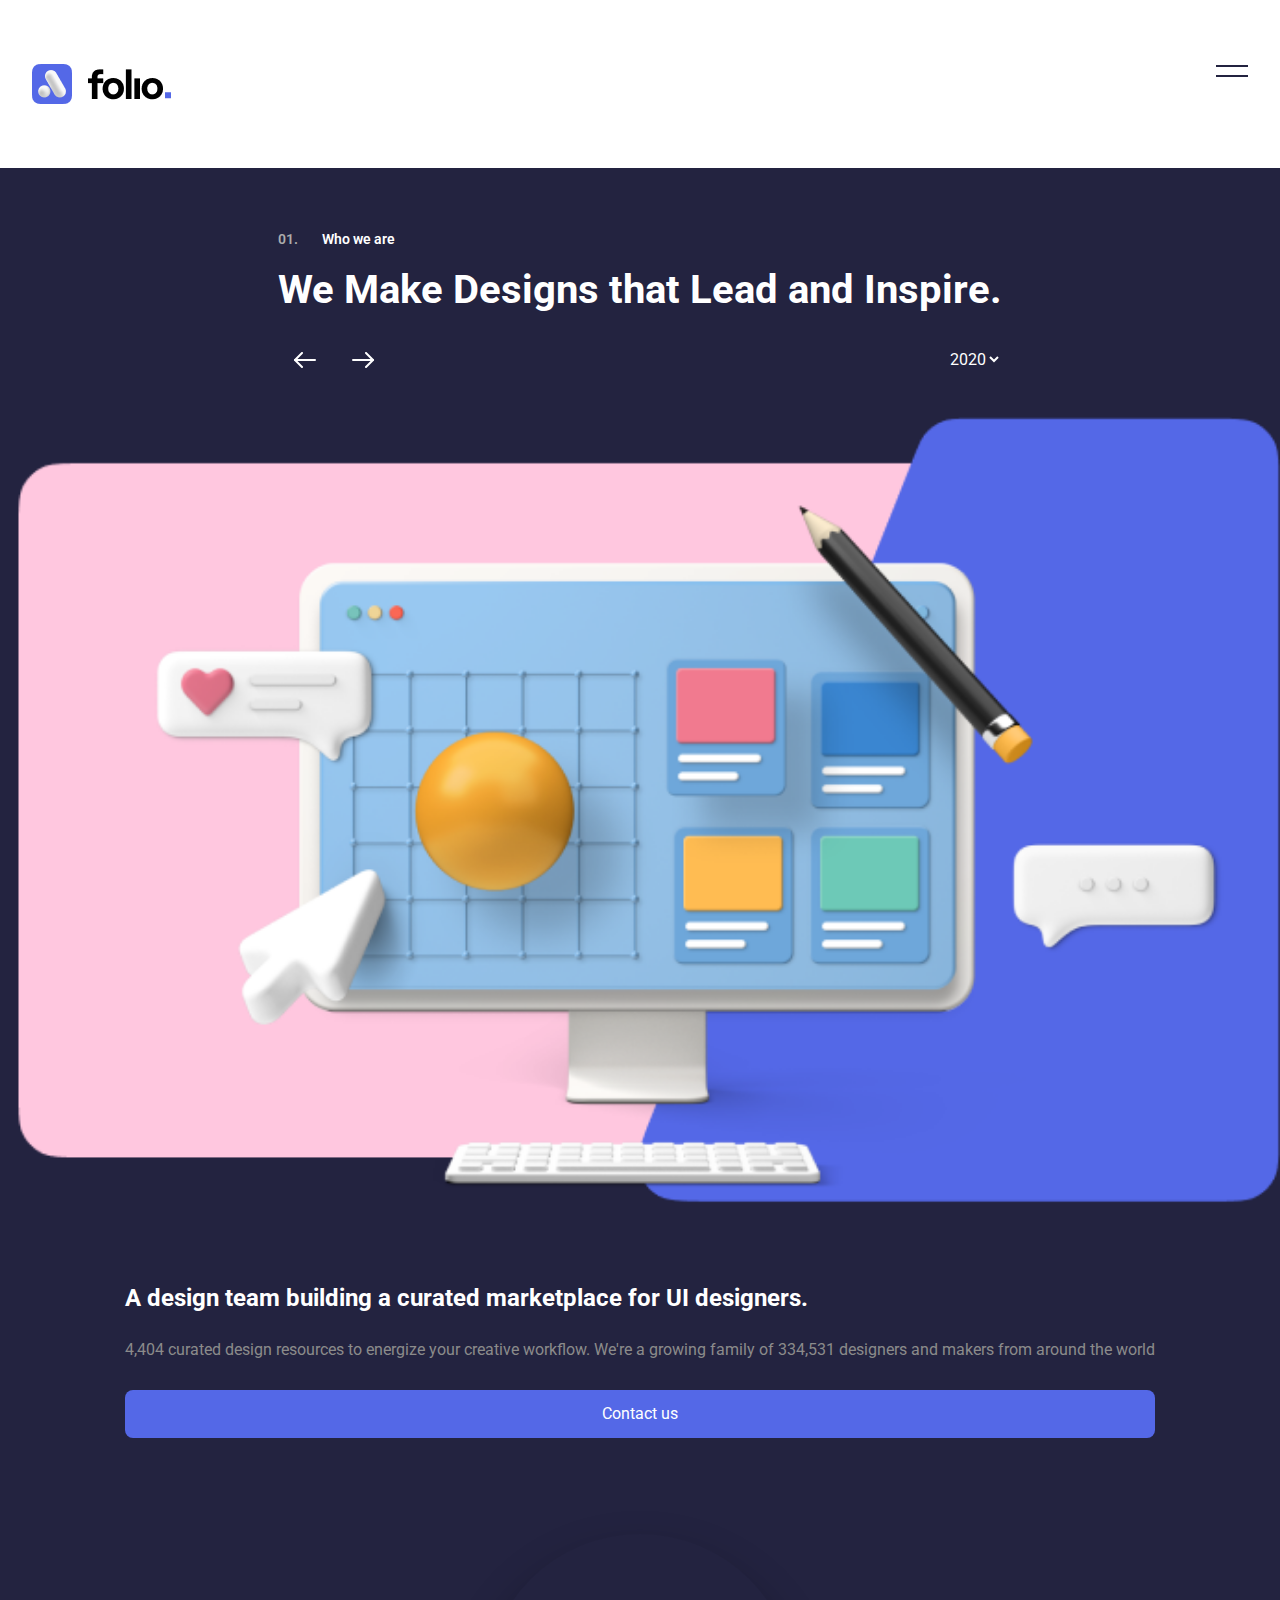
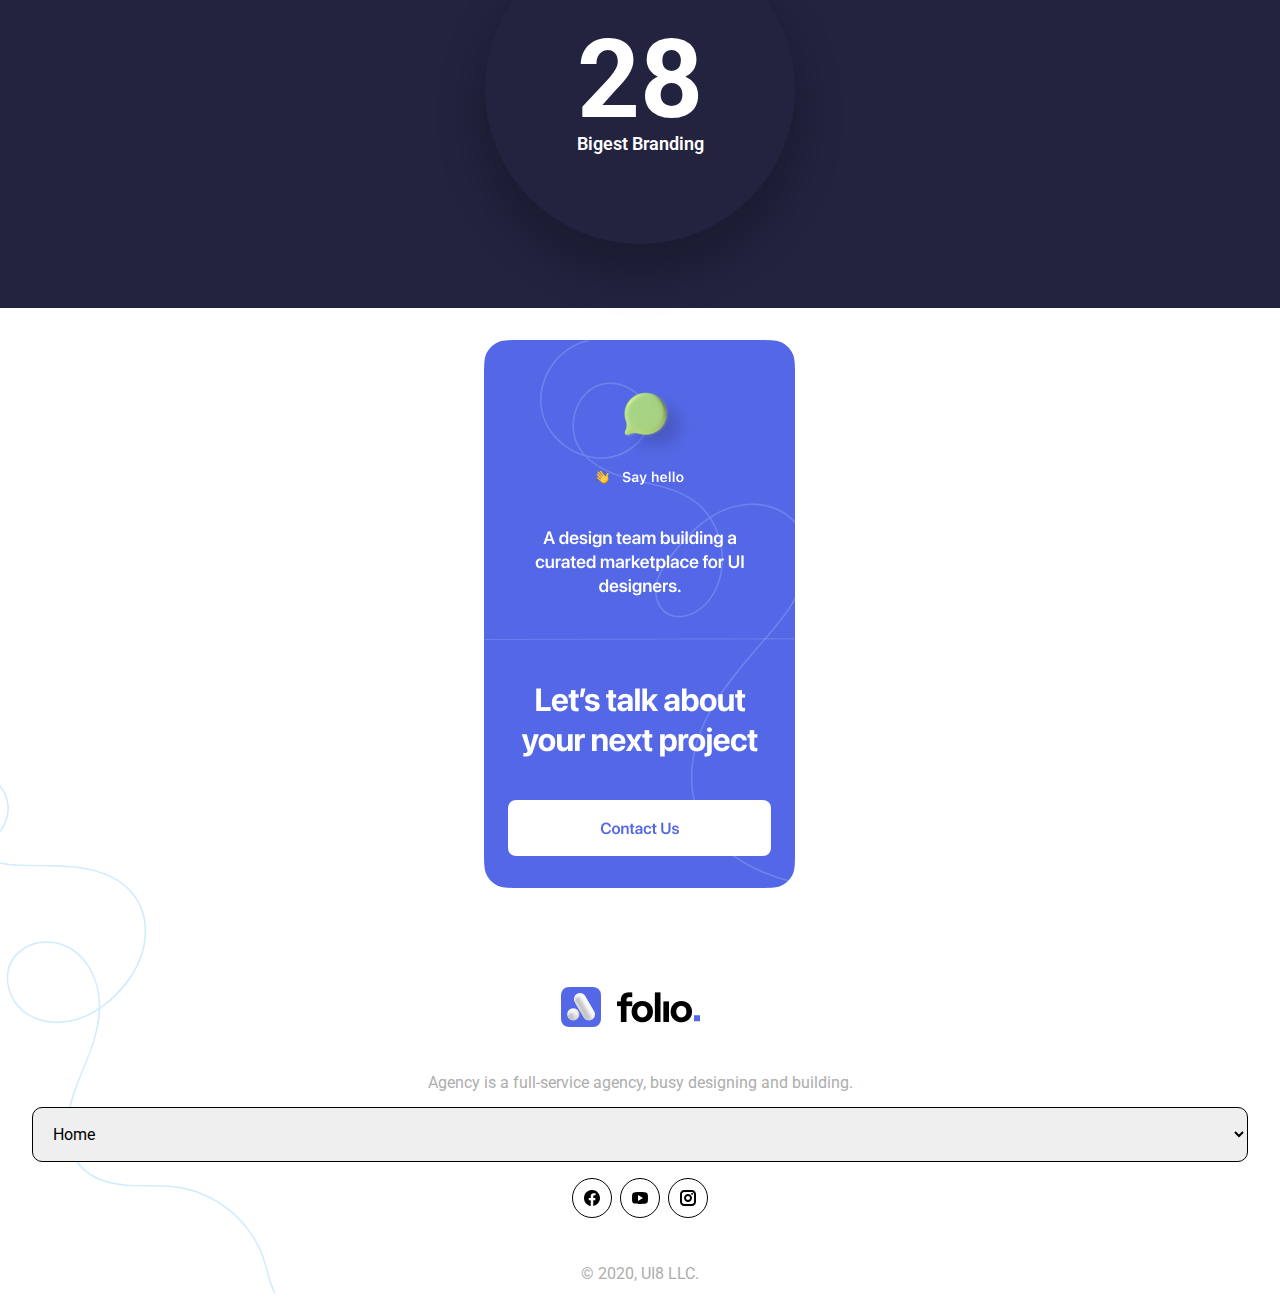
==== pages/about.html @ c6b52079 "029 - Add link navigation in work page" ====
<!DOCTYPE html>
<html lang="en">
  <head>
    <meta charset="UTF-8" />
    <meta http-equiv="X-UA-Compatible" content="IE=edge" />
    <meta name="viewport" content="width=device-width, initial-scale=1.0" />
    <link rel="preconnect" href="https://fonts.googleapis.com" />
    <link rel="preconnect" href="https://fonts.gstatic.com" crossorigin />
    <link
      href="https://fonts.googleapis.com/css2?family=Poppins:wght@400;600;700&family=Roboto:wght@300;400;500;700&display=swap"
      rel="stylesheet"
    />
    <link rel="stylesheet" href="../styles/style.css" />
    <title>Document</title>
  </head>
  <body>
    <header class="header">
      <img src="../assets/images/logo.png" alt="Logo Folio Agency" />
      <a href="hamburguer.html" class="hamburguer-button">
        <img src="../assets/icons/hamburguer.svg" alt="Open menu" />
      </a>
    </header>
    <main>
      <section id="about" class="dark-section about">
        <div class="title-wrapper">
          <h2 class="section__title">
            <span class="section__title-span">01.</span> Who we are
          </h2>
          <strong class="about__strong"
            >We Make Designs that Lead and Inspire.</strong
          >
          <div class="about__page-navigation">
            <div class="navigate-button-wrapper">
              <a
                href="#"
                class="navigate-button transparent"
                aria-label="previous image"
              >
                <img src="../assets/icons/leftArrow.svg" alt="Left arrow" />
              </a>
              <a
                href="#"
                class="navigate-button transparent"
                aria-label="next image"
              >
                <img src="../assets/icons/rightArrow.svg" alt="Right arrow" />
              </a>
            </div>
            <select name="year" id="year" class="about__select">
              <option value="2020">2020</option>
            </select>
          </div>
        </div>

        <div class="about__image">
          <img
            src="../assets/images/aboutImage.png"
            class="about__img"
            alt="Bento illustration"
          />
        </div>

        <div class="about-description">
          <strong class="about-description__title"
            >A design team building a curated marketplace for UI
            designers.</strong
          >

          <p class="about-description__p">
            4,404 curated design resources to energize your creative workflow.
            We're a growing family of 334,531 designers and makers from around
            the world
          </p>
          <a href="#" class="button">Contact us</a>
        </div>

        <div class="biggest-branding">
          <strong class="biggest-branding__number">28</strong>
          <strong class="biggest-branding__title">Bigest Branding</strong>
        </div>
      </section>
    </main>
    <footer class="footer">
      <a href="/dawdoauw"
        ><img
          src="../assets/images/ContactMobile.png"
          class="footer__img"
          alt="Contact us"
      /></a>
      <img src="../assets/images/logo.png" alt="Logo Folio Agency" />
      <p class="footer__text">
        Agency is a full-service agency, busy designing and building.
      </p>
      <select name="page" id="page" class="footer__select">
        <option value="home">Home</option>
      </select>

      <div class="footer__social social-links">
        <a href="https://www.facebook.com/"
          ><img src="../assets/icons/facebookIcon.svg" alt="facebook icon"
        /></a>
        <a href="https://www.youtube.com/"
          ><img src="../assets/icons/youtubeIcon.svg" alt="youtube icon" />
        </a>
        <a href="https://www.instagram.com/"
          ><img src="../assets/icons/instagramIcon.svg" alt="instagram icon"
        /></a>
      </div>
      <p class="footer__text">© 2020, UI8 LLC.</p>
    </footer>
  </body>
</html>
---- styles/style.css ----
@import url(reset.css);
@import url(variables.css);

@import url(components/header.css);
@import url(components/button.css);
@import url(components/section.css);
@import url(components/sectionTitle.css);
@import url(components/typography.css);
@import url(components/navigateButton.css);
@import url(components/path.css);
@import url(components/footer.css);
@import url(components/socialLinks.css);

@import url(pages/work.css);
@import url(pages/about.css);
@import url(pages/services.css);
@import url(pages/jobs.css);
@import url(pages/hamburguer.css);
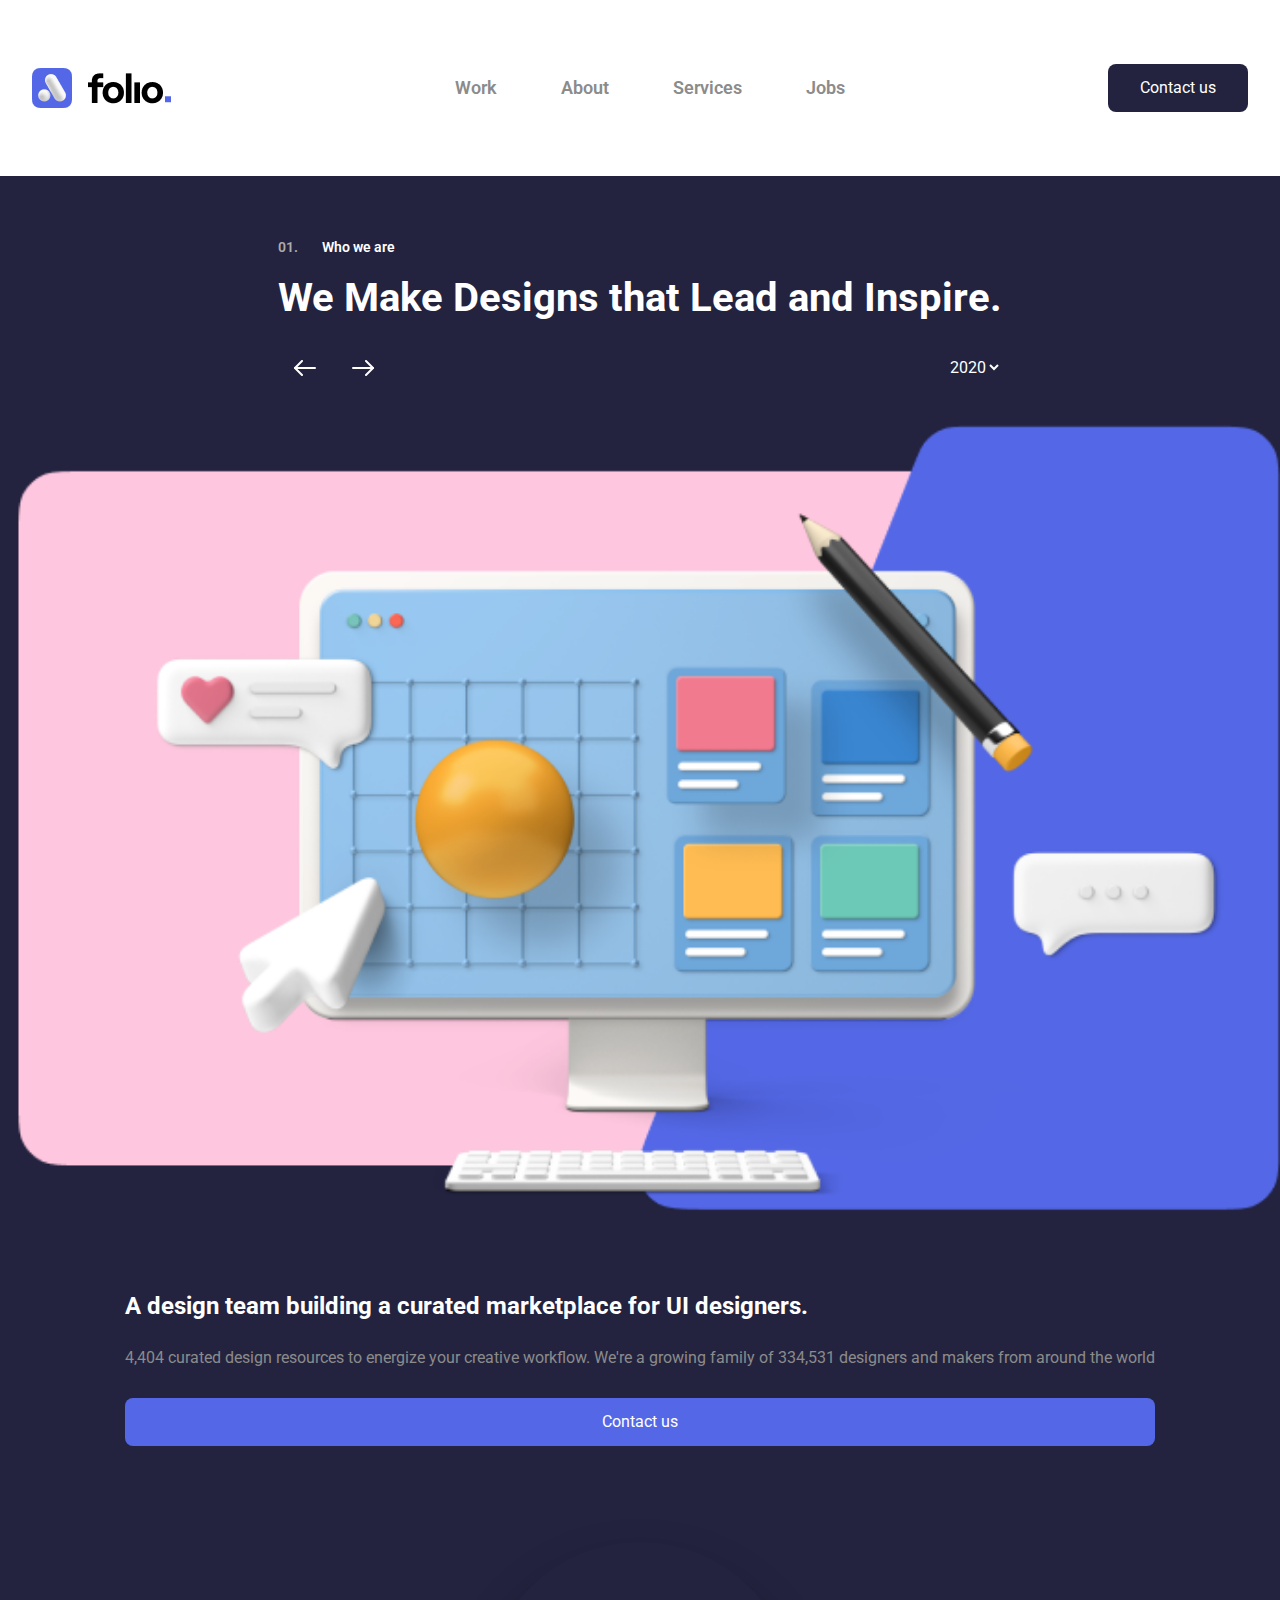
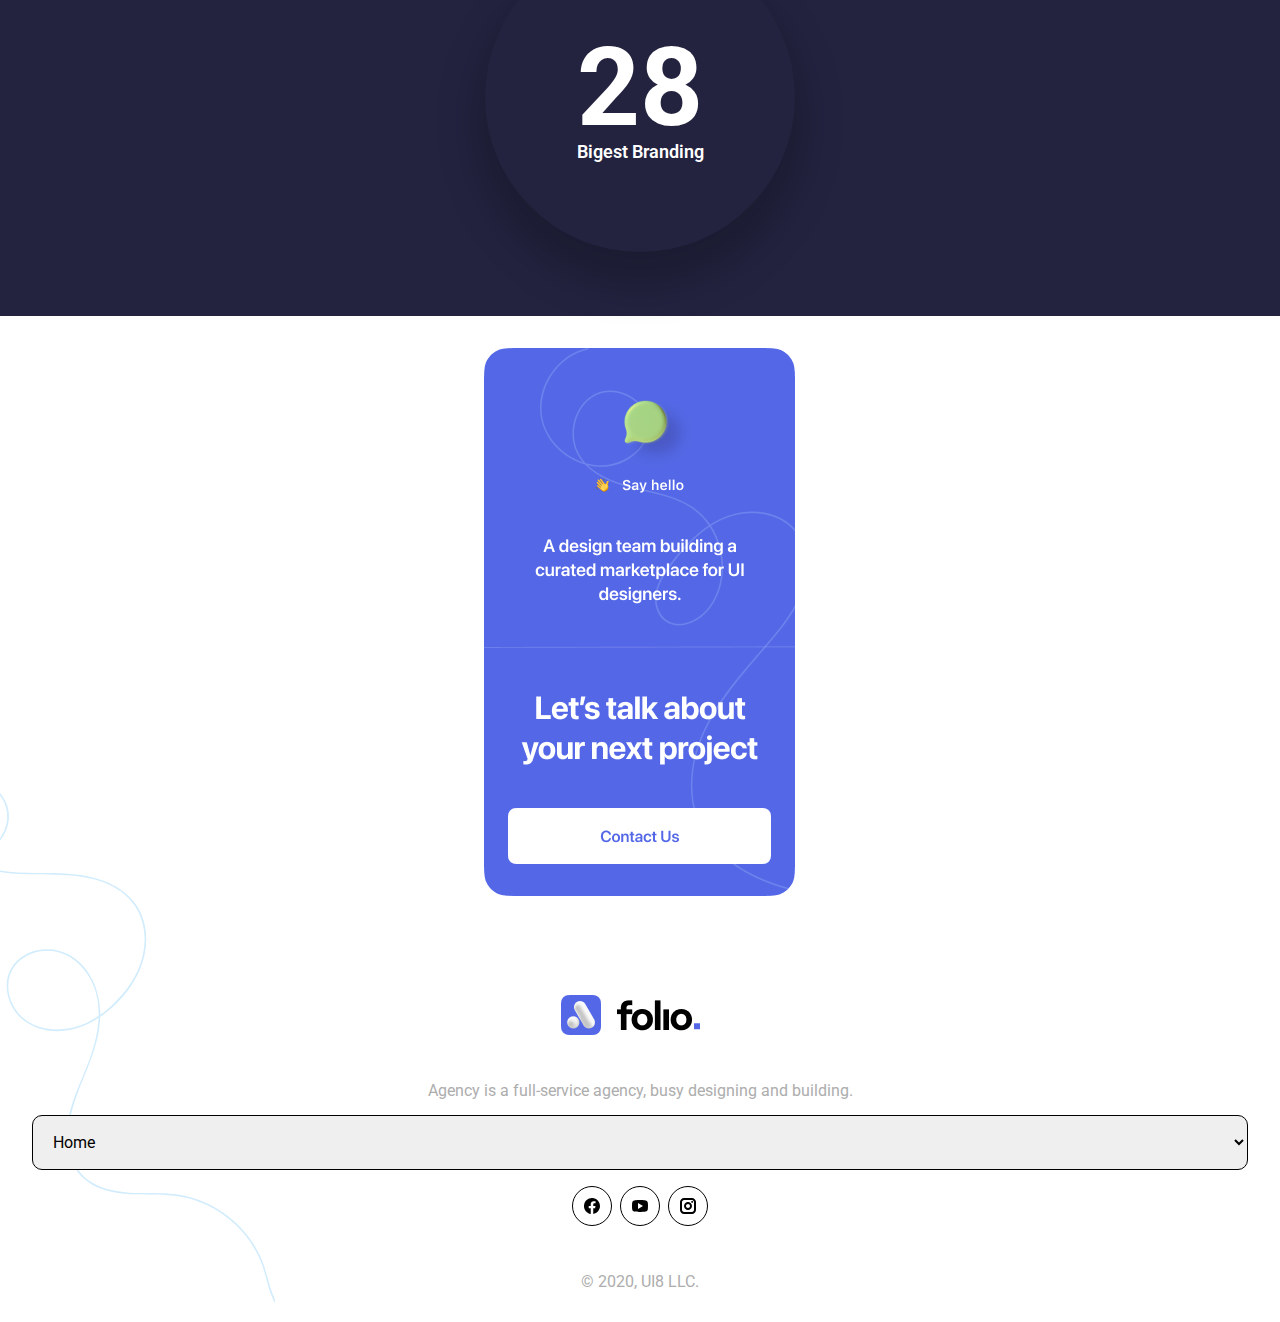
==== commit 239749a1: "034 - Update all headers" ====
--- a/pages/about.html
+++ b/pages/about.html
@@ -16,6 +16,25 @@
   <body>
     <header class="header">
       <img src="../assets/images/logo.png" alt="Logo Folio Agency" />
+      <nav class="header__navbar">
+        <ul class="navbar__links">
+          <li class="navbar__link">
+            <a href="pages/work.html">Work</a>
+          </li>
+          <li class="navbar__link">
+            <a href="pages/about.html">About</a>
+          </li>
+          <li class="navbar__link">
+            <a href="pages/services.html">Services</a>
+          </li>
+          <li class="navbar__link">
+            <a href="pages/jobs.html">Jobs</a>
+          </li>
+        </ul>
+      </nav>
+      <a href="/doiawjdoawi" class="button header__button button-dark"
+        >Contact us</a
+      >
       <a href="hamburguer.html" class="hamburguer-button">
         <img src="../assets/icons/hamburguer.svg" alt="Open menu" />
       </a>
@@ -32,16 +51,16 @@
           <div class="about__page-navigation">
             <div class="navigate-button-wrapper">
               <a
-                href="#"
+                href="work.html"
                 class="navigate-button transparent"
-                aria-label="previous image"
+                aria-label="previous page"
               >
                 <img src="../assets/icons/leftArrow.svg" alt="Left arrow" />
               </a>
               <a
-                href="#"
+                href="services.html"
                 class="navigate-button transparent"
-                aria-label="next image"
+                aria-label="next page"
               >
                 <img src="../assets/icons/rightArrow.svg" alt="Right arrow" />
               </a>
@@ -108,5 +127,6 @@
       </div>
       <p class="footer__text">© 2020, UI8 LLC.</p>
     </footer>
+    <script src="../scripts/goBack.js"></script>
   </body>
 </html>
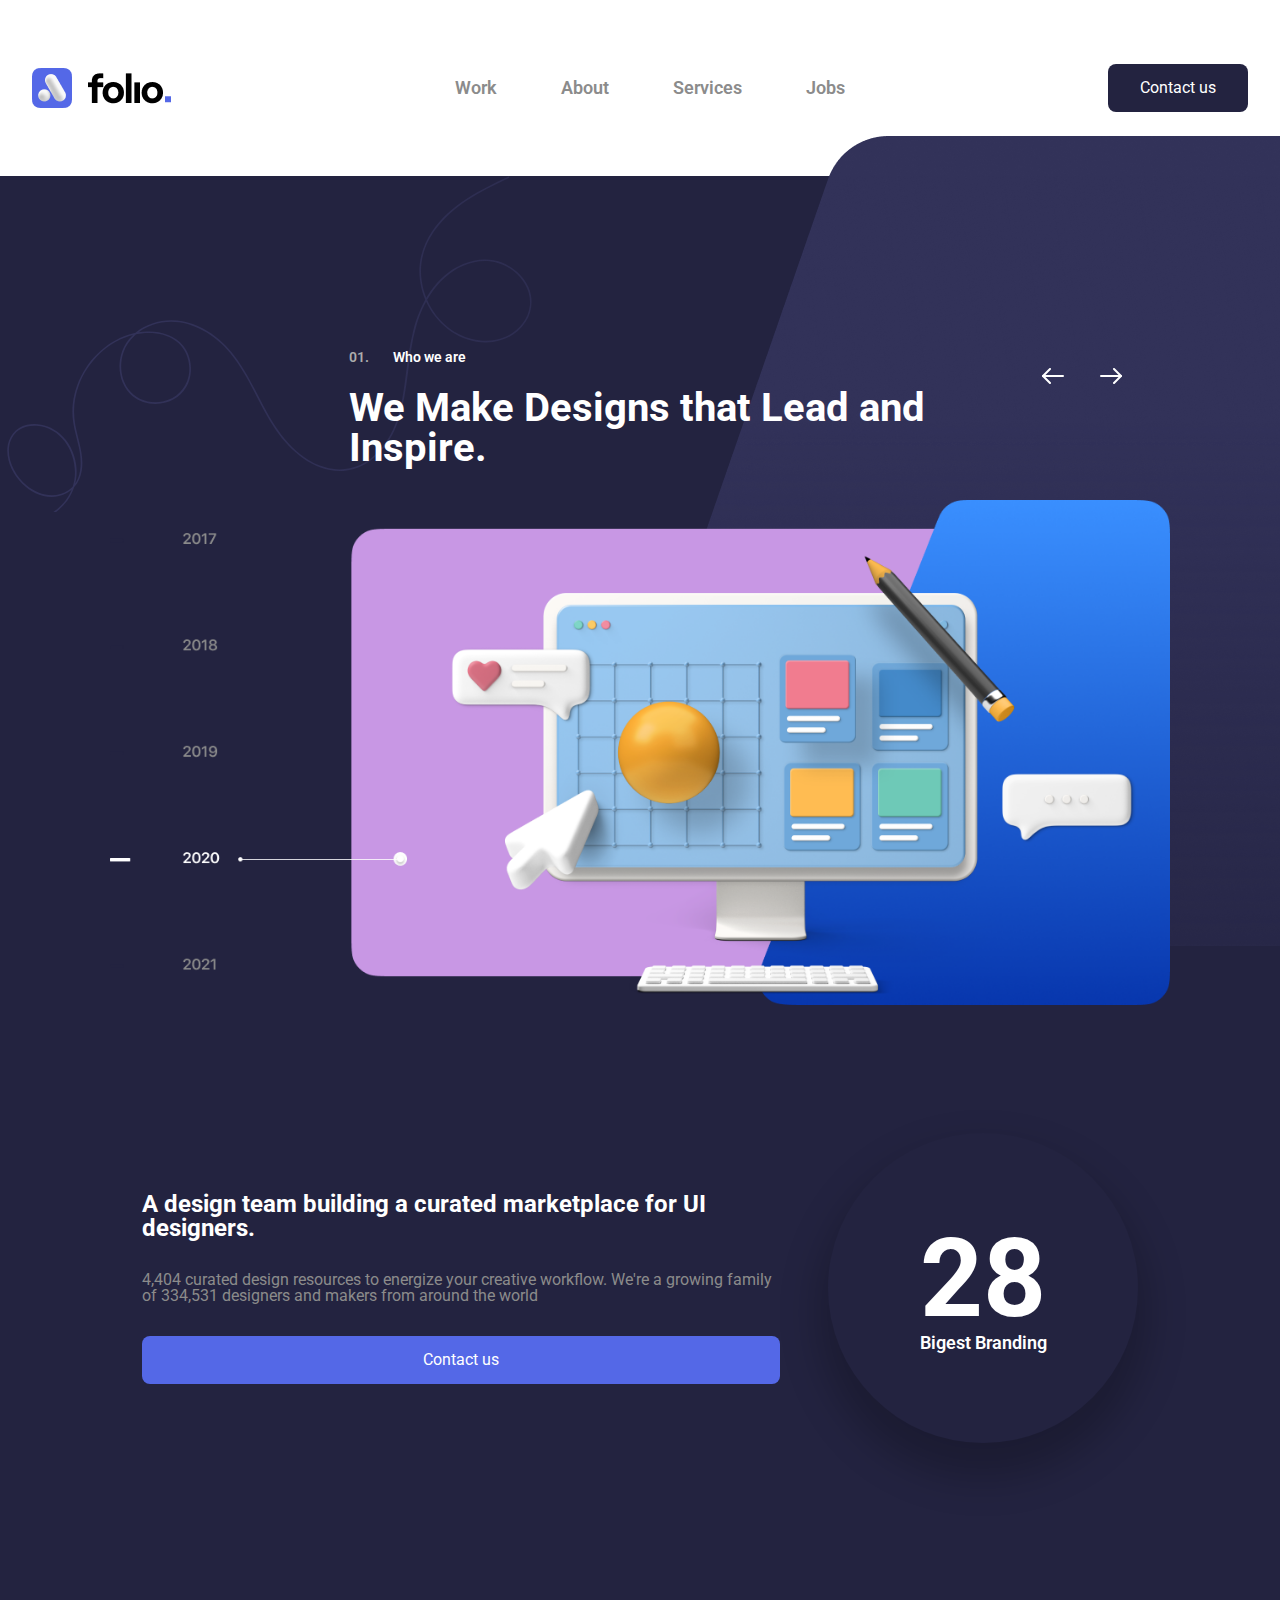
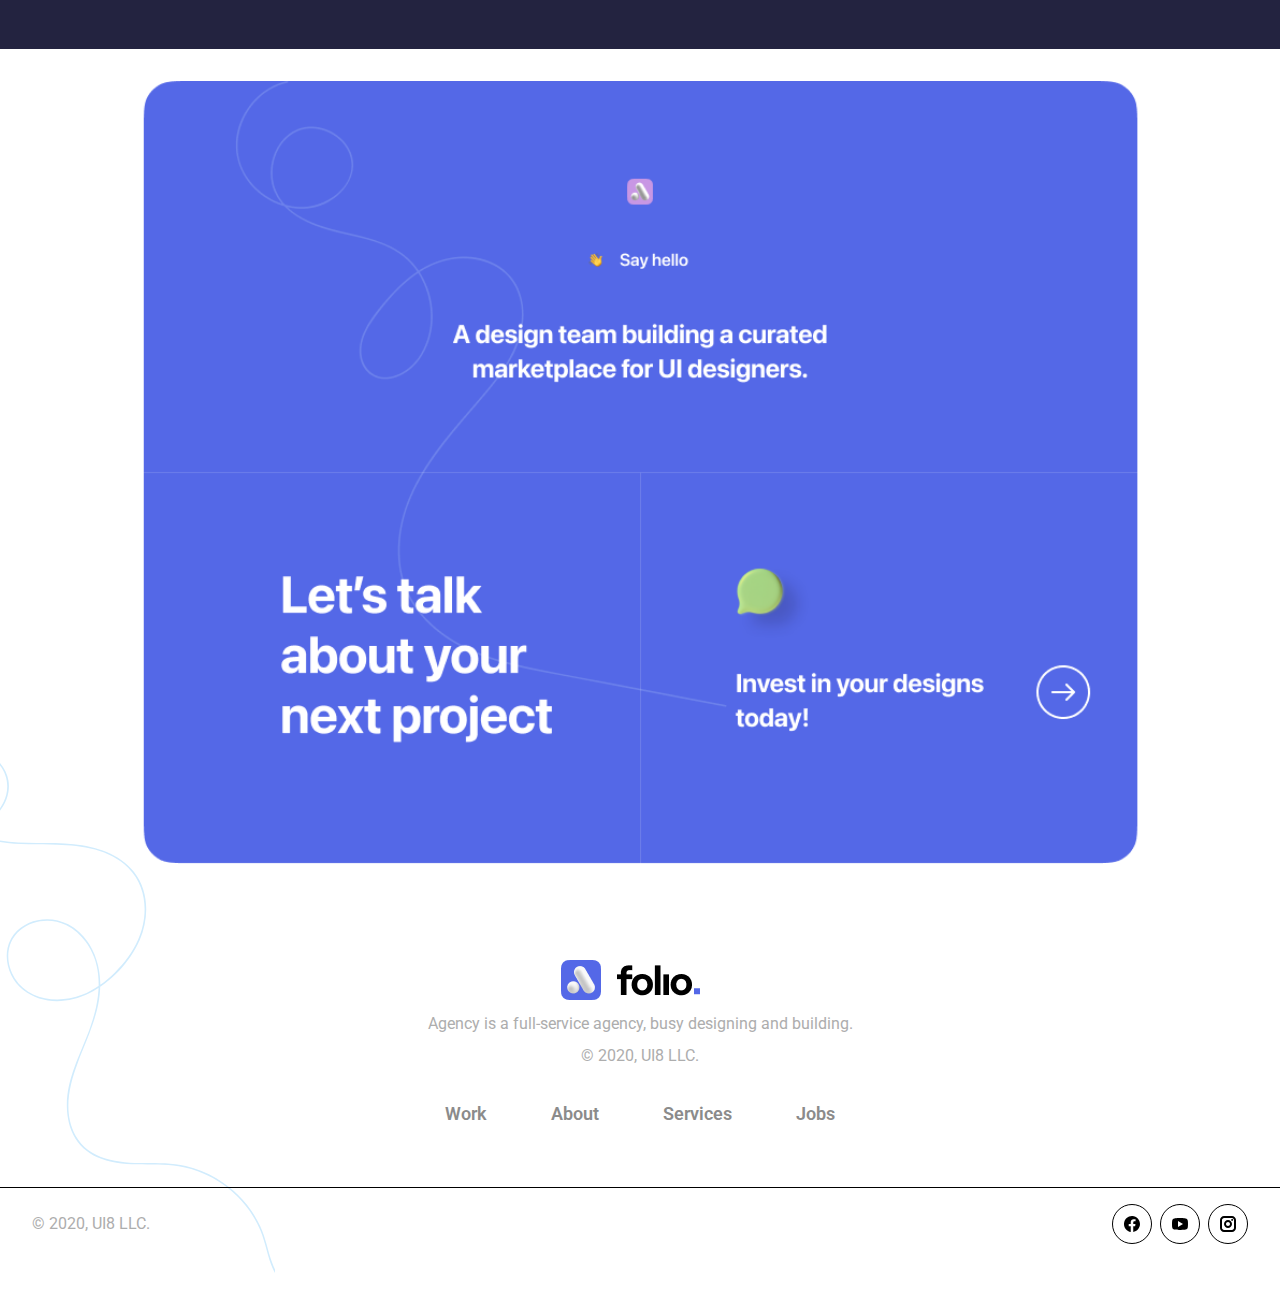
==== commit 79b345af: "037 - Update css of about page for tablet" ====
--- a/pages/about.html
+++ b/pages/about.html
@@ -19,16 +19,16 @@
       <nav class="header__navbar">
         <ul class="navbar__links">
           <li class="navbar__link">
-            <a href="pages/work.html">Work</a>
+            <a href="work.html">Work</a>
           </li>
           <li class="navbar__link">
-            <a href="pages/about.html">About</a>
+            <a href="about.html">About</a>
           </li>
           <li class="navbar__link">
-            <a href="pages/services.html">Services</a>
+            <a href="services.html">Services</a>
           </li>
           <li class="navbar__link">
-            <a href="pages/jobs.html">Jobs</a>
+            <a href="jobs.html">Jobs</a>
           </li>
         </ul>
       </nav>
@@ -77,36 +77,50 @@
             class="about__img"
             alt="Bento illustration"
           />
+          <img
+            src="../assets/images/desktop/aboutImg.png"
+            class="about__img--tablet"
+            alt="Bento illustration"
+          />
         </div>
 
         <div class="about-description">
-          <strong class="about-description__title"
-            >A design team building a curated marketplace for UI
-            designers.</strong
-          >
+          <div class="about-description__wrapper">
+            <strong class="about-description__title"
+              >A design team building a curated marketplace for UI
+              designers.</strong
+            >
 
-          <p class="about-description__p">
-            4,404 curated design resources to energize your creative workflow.
-            We're a growing family of 334,531 designers and makers from around
-            the world
-          </p>
-          <a href="#" class="button">Contact us</a>
-        </div>
-
-        <div class="biggest-branding">
-          <strong class="biggest-branding__number">28</strong>
-          <strong class="biggest-branding__title">Bigest Branding</strong>
+            <p class="about-description__p">
+              4,404 curated design resources to energize your creative workflow.
+              We're a growing family of 334,531 designers and makers from around
+              the world
+            </p>
+            <a href="#" class="button">Contact us</a>
+          </div>
+          <div class="biggest-branding">
+            <strong class="biggest-branding__number">28</strong>
+            <strong class="biggest-branding__title">Bigest Branding</strong>
+          </div>
         </div>
       </section>
     </main>
     <footer class="footer">
-      <a href="/dawdoauw"
+      <a href="/dawdoauw" class="footer__img footer__img--tablet"
         ><img
-          src="../assets/images/ContactMobile.png"
+          src="../assets/images/contact.png"
           class="footer__img"
+          alt="Contact us" />
+        <img
+          src="../assets/images/tablet/contactTablet.png"
+          class="footer__img--tablet"
           alt="Contact us"
       /></a>
-      <img src="../assets/images/logo.png" alt="Logo Folio Agency" />
+      <img
+        src="../assets/images/logo.png"
+        class="footer__logo"
+        alt="Logo Folio Agency"
+      />
       <p class="footer__text">
         Agency is a full-service agency, busy designing and building.
       </p>
@@ -126,6 +140,37 @@
         /></a>
       </div>
       <p class="footer__text">© 2020, UI8 LLC.</p>
+
+      <nav class="header__navbar footer_navbar">
+        <ul class="navbar__links">
+          <li class="navbar__link">
+            <a href="work.html">Work</a>
+          </li>
+          <li class="navbar__link">
+            <a href="about.html">About</a>
+          </li>
+          <li class="navbar__link">
+            <a href="services.html">Services</a>
+          </li>
+          <li class="navbar__link">
+            <a href="jobs.html">Jobs</a>
+          </li>
+        </ul>
+      </nav>
+      <div class="footer__footer">
+        <p class="footer__text">© 2020, UI8 LLC.</p>
+        <div class="footer__social social-links">
+          <a href="https://www.facebook.com/"
+            ><img src="../assets/icons/facebookIcon.svg" alt="facebook icon"
+          /></a>
+          <a href="https://www.youtube.com/"
+            ><img src="../assets/icons/youtubeIcon.svg" alt="youtube icon" />
+          </a>
+          <a href="https://www.instagram.com/"
+            ><img src="../assets/icons/instagramIcon.svg" alt="instagram icon"
+          /></a>
+        </div>
+      </div>
     </footer>
     <script src="../scripts/goBack.js"></script>
   </body>
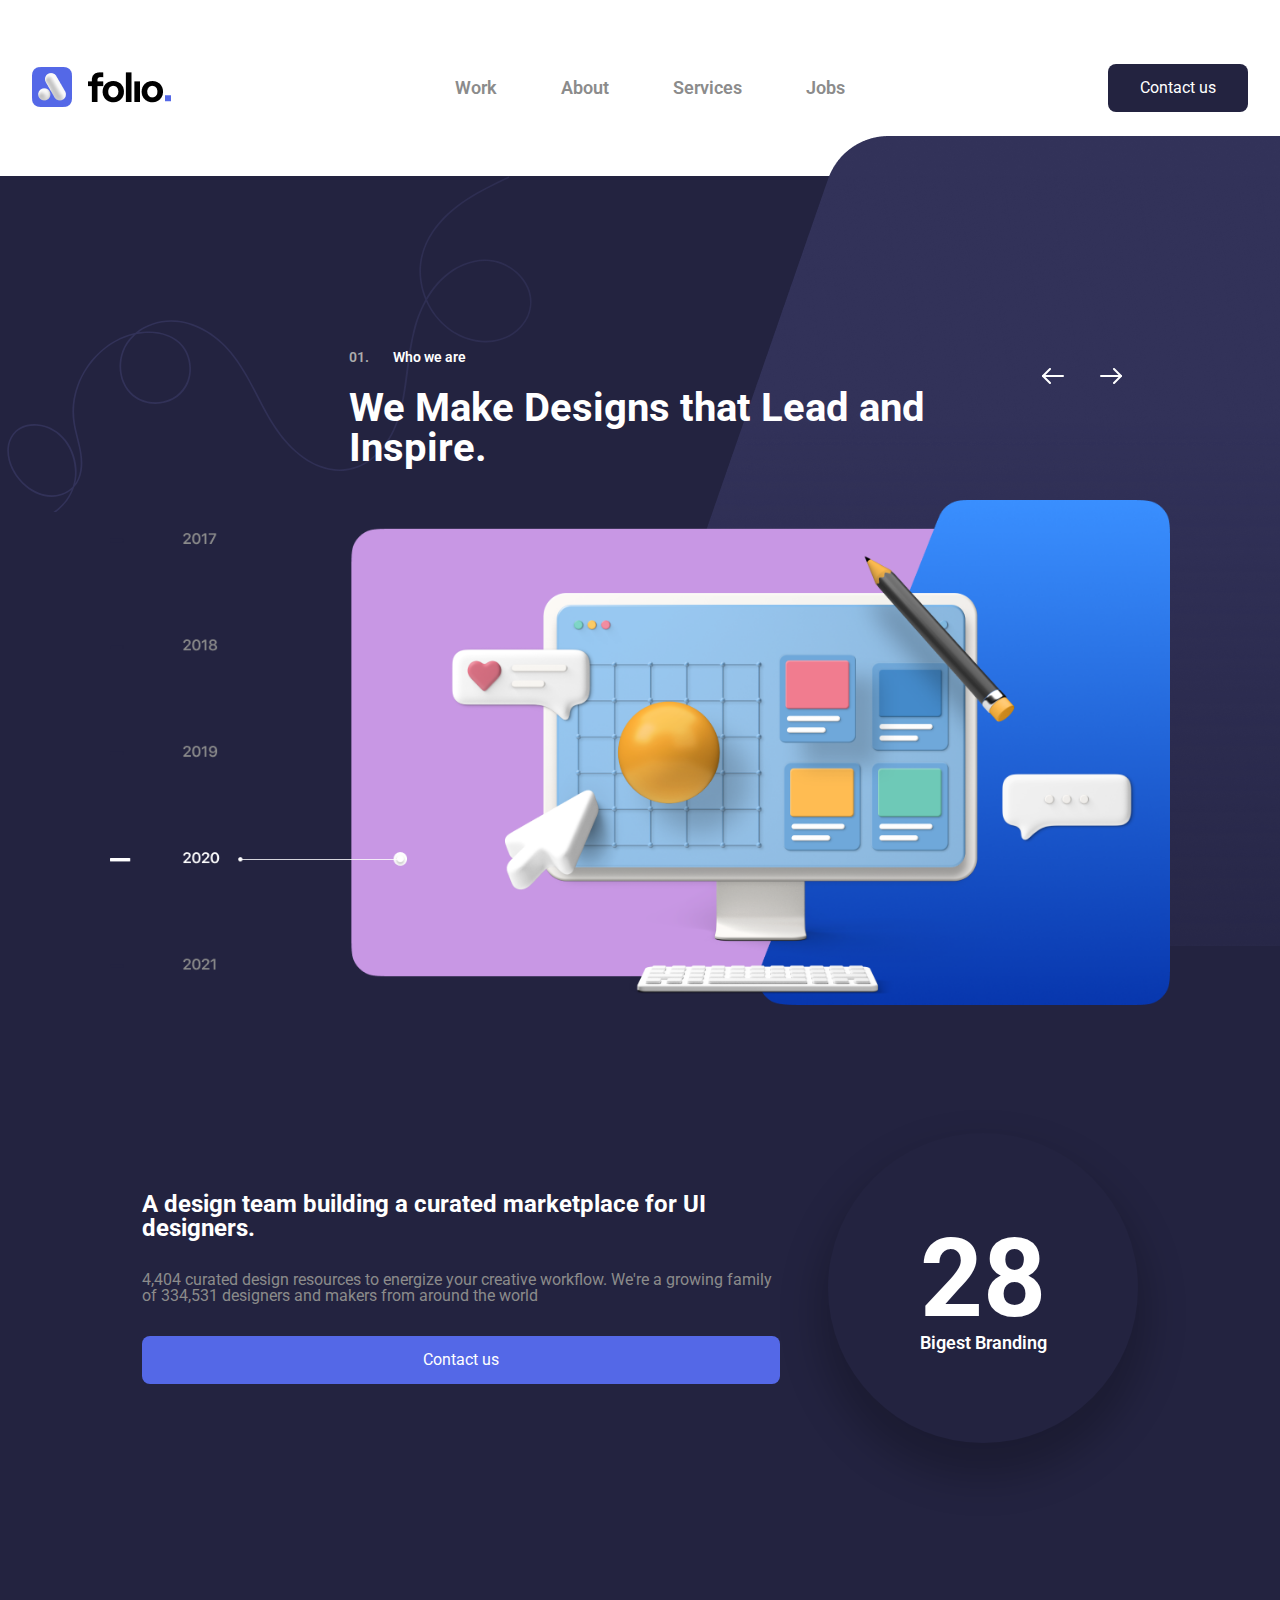
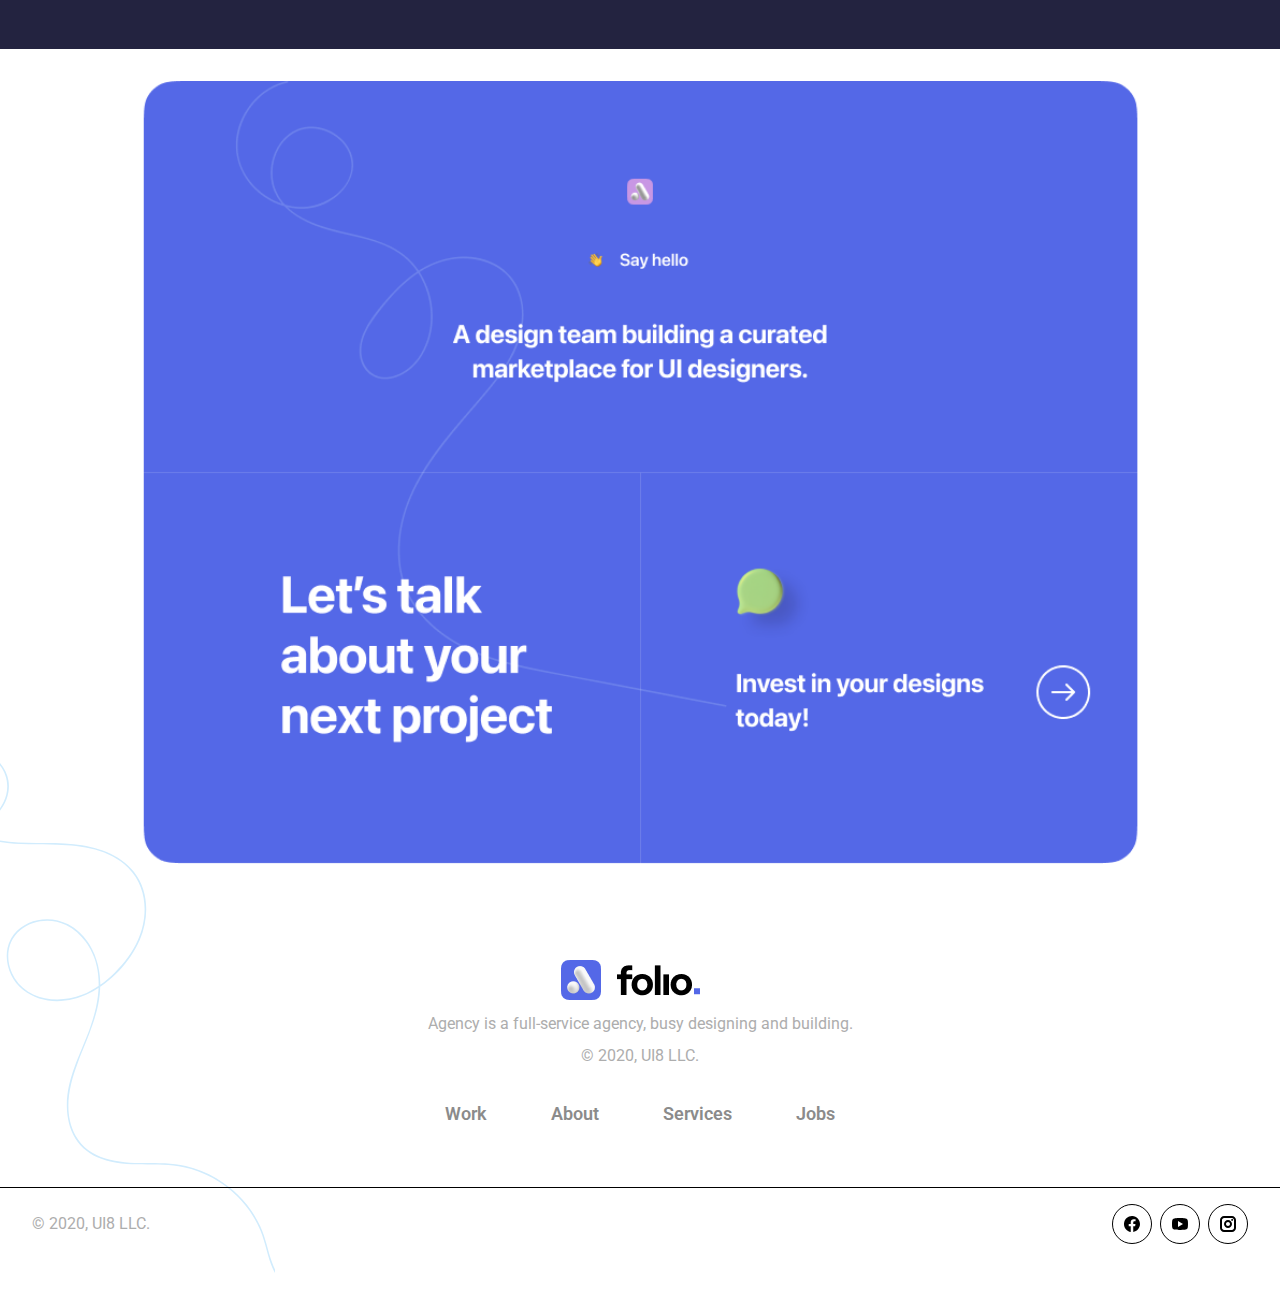
==== commit f944dec1: "044 - Update header logo to anchor" ====
--- a/pages/about.html
+++ b/pages/about.html
@@ -15,7 +15,9 @@
   </head>
   <body>
     <header class="header">
-      <img src="../assets/images/logo.png" alt="Logo Folio Agency" />
+      <a href="/index.html"
+        ><img src="../assets/images/logo.png" alt="Logo Folio Agency"
+      /></a>
       <nav class="header__navbar">
         <ul class="navbar__links">
           <li class="navbar__link">
@@ -41,7 +43,7 @@
     </header>
     <main>
       <section id="about" class="dark-section about">
-        <div class="title-wrapper">
+        <div class="title-wrapper about-title-wrapper">
           <h2 class="section__title">
             <span class="section__title-span">01.</span> Who we are
           </h2>
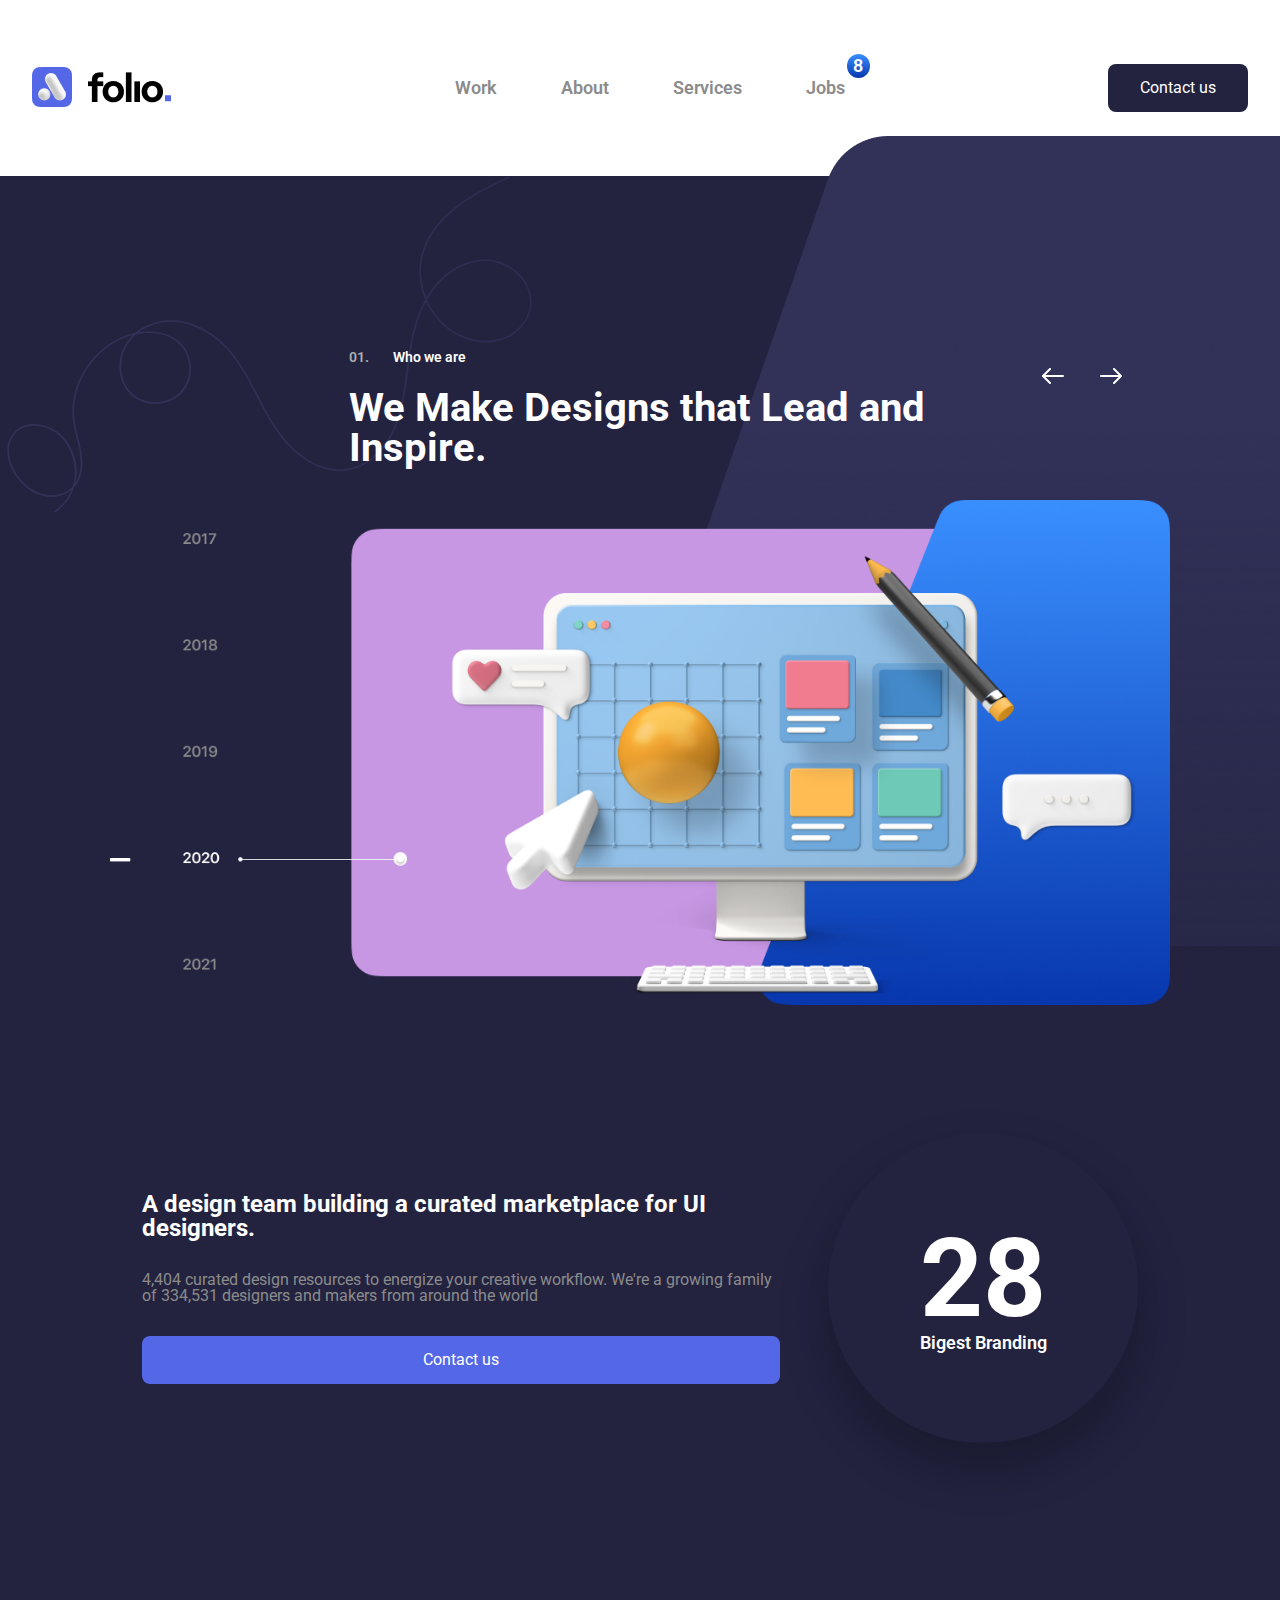
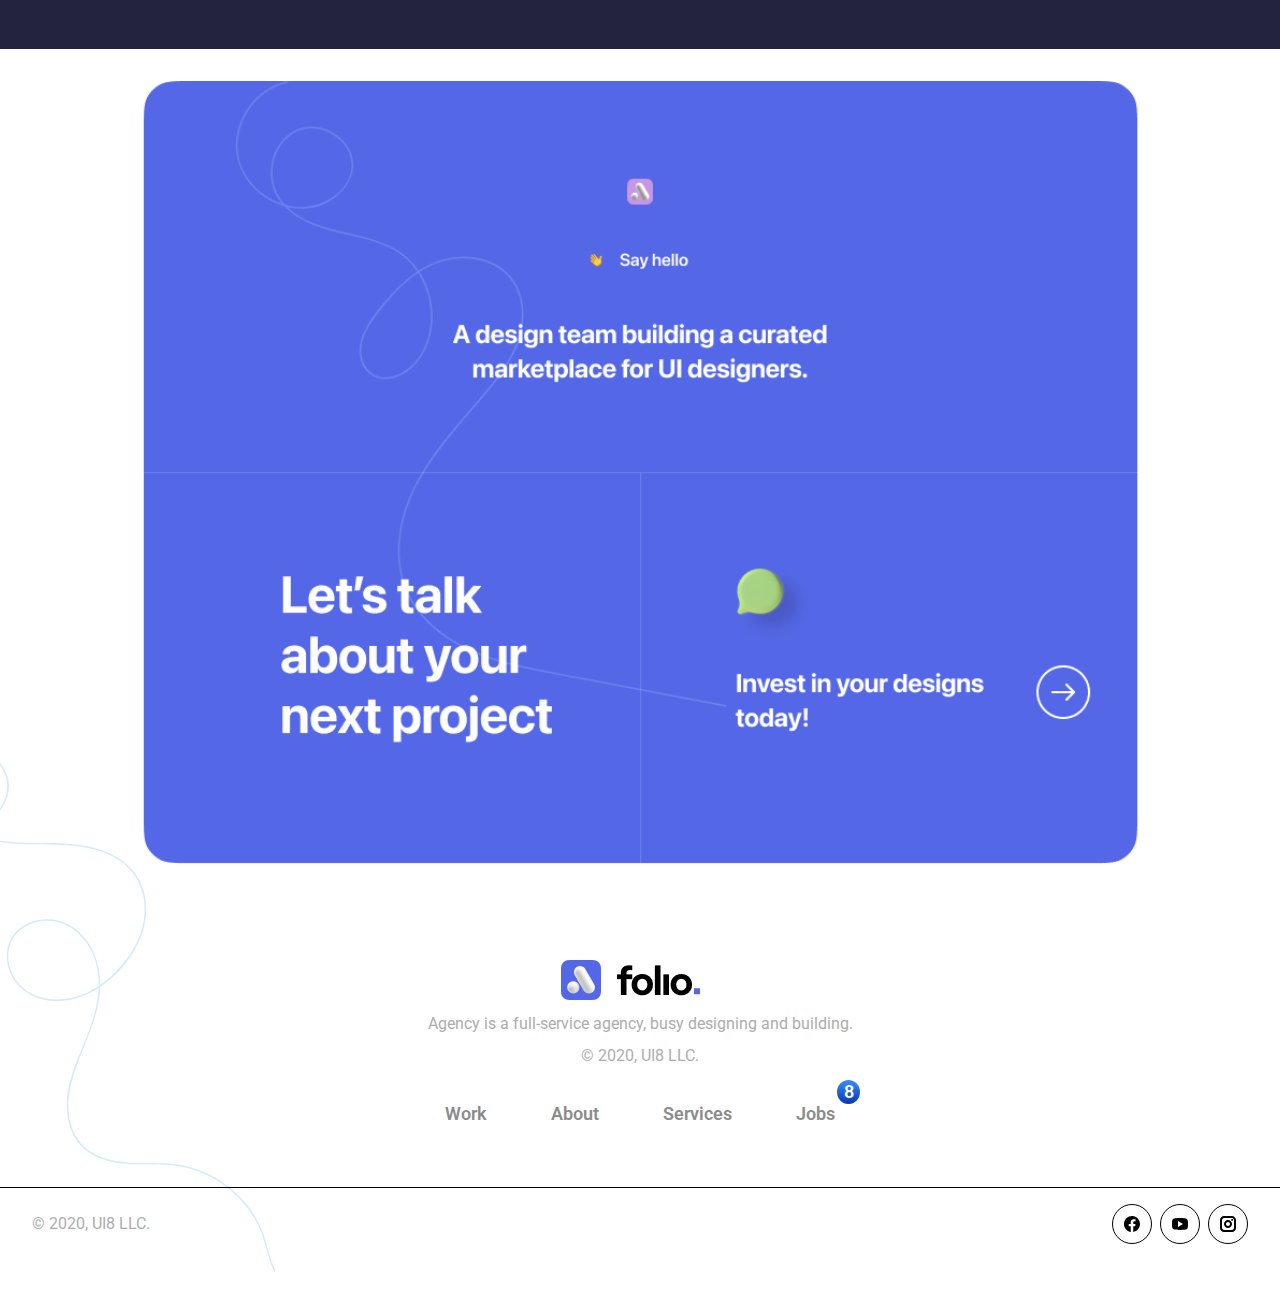
==== commit 2ea34168: "047 - Add notification in header jobs link" ====
--- a/pages/about.html
+++ b/pages/about.html
@@ -30,7 +30,10 @@
             <a href="services.html">Services</a>
           </li>
           <li class="navbar__link">
-            <a href="jobs.html">Jobs</a>
+            <a href="jobs.html"
+              >Jobs
+              <span class="jobs__notification header__notification">8</span>
+            </a>
           </li>
         </ul>
       </nav>
@@ -155,7 +158,10 @@
             <a href="services.html">Services</a>
           </li>
           <li class="navbar__link">
-            <a href="jobs.html">Jobs</a>
+            <a href="jobs.html"
+              >Jobs
+              <span class="jobs__notification header__notification">8</span>
+            </a>
           </li>
         </ul>
       </nav>
